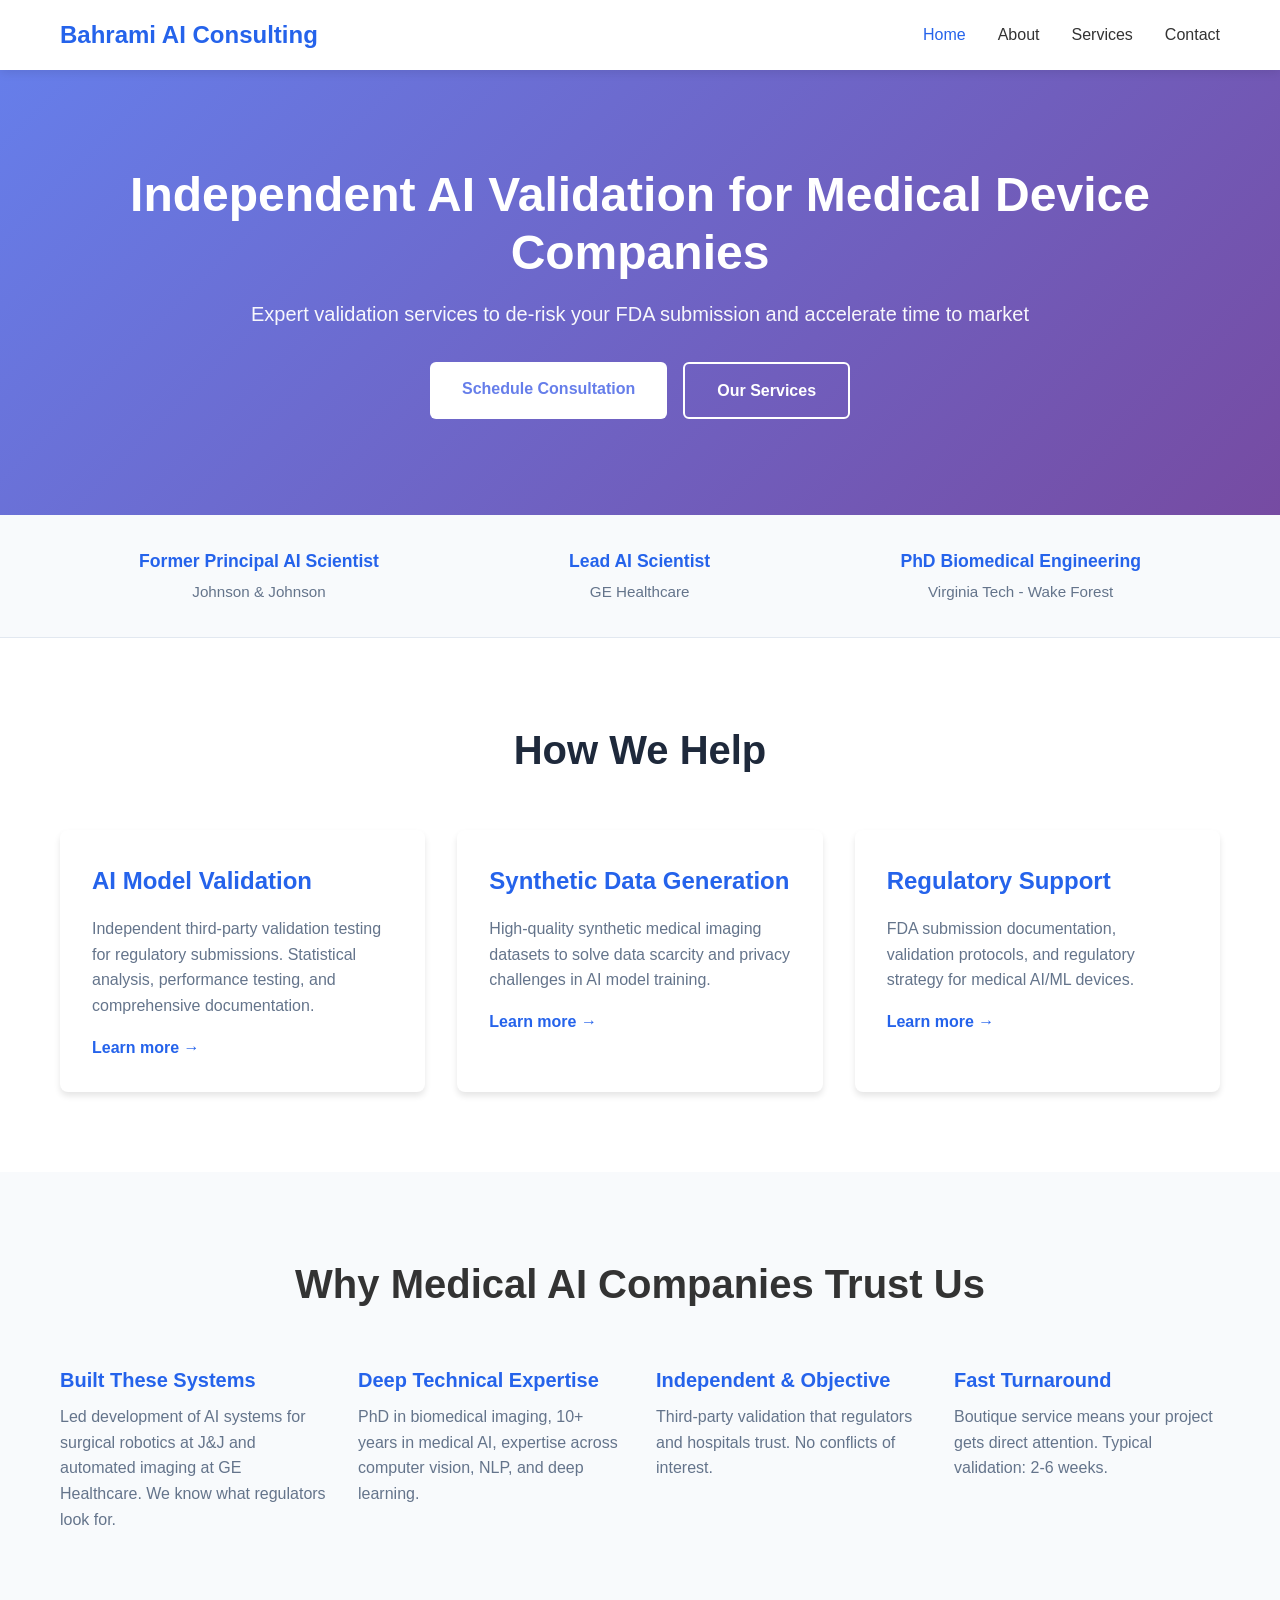
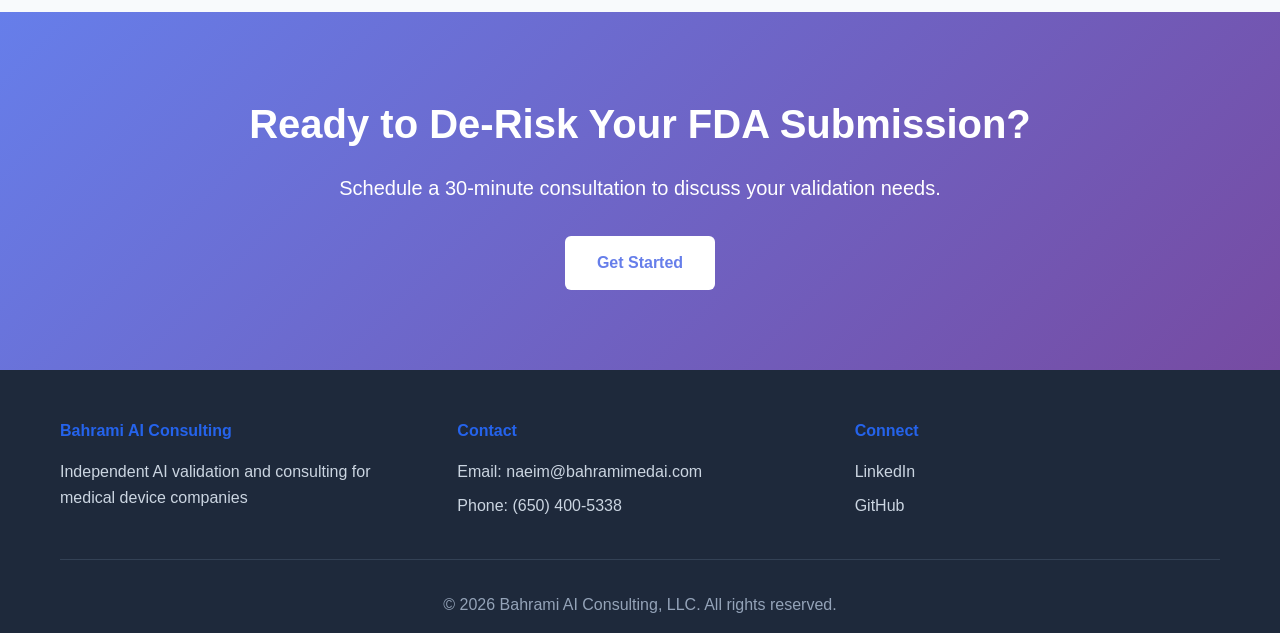
==== index.html @ 57a05bb7 "Initial commit: Bahrami website Co-Authored-By: Claude Sonnet 4.6 <noreply@anthropic.com>" ====
<!DOCTYPE html>
<html lang="en">
<head>
    <meta charset="UTF-8">
    <meta name="viewport" content="width=device-width, initial-scale=1.0">
    <title>Bahrami AI Consulting - Medical AI Validation & Consulting</title>
    <meta name="description" content="Independent AI validation and consulting services for medical device companies. Led by Dr. Naeim Bahrami, former Principal AI Scientist at J&J and GE Healthcare.">
    <link rel="stylesheet" href="css/style.css">
</head>
<body>
    <!-- Navigation -->
    <nav class="navbar">
        <div class="container">
            <div class="nav-brand">Bahrami AI Consulting</div>
            <ul class="nav-menu">
                <li><a href="index.html" class="active">Home</a></li>
                <li><a href="about.html">About</a></li>
                <li><a href="services.html">Services</a></li>
                <li><a href="contact.html">Contact</a></li>
            </ul>
        </div>
    </nav>

    <!-- Hero Section -->
    <section class="hero">
        <div class="container">
            <h1>Independent AI Validation for Medical Device Companies</h1>
            <p class="hero-subtitle">Expert validation services to de-risk your FDA submission and accelerate time to market</p>
            <div class="hero-cta">
                <a href="contact.html" class="btn btn-primary">Schedule Consultation</a>
                <a href="services.html" class="btn btn-secondary">Our Services</a>
            </div>
        </div>
    </section>

    <!-- Credibility Bar -->
    <section class="credentials">
        <div class="container">
            <div class="credential-item">
                <strong>Former Principal AI Scientist</strong>
                <span>Johnson & Johnson</span>
            </div>
            <div class="credential-item">
                <strong>Lead AI Scientist</strong>
                <span>GE Healthcare</span>
            </div>
            <div class="credential-item">
                <strong>PhD Biomedical Engineering</strong>
                <span>Virginia Tech - Wake Forest</span>
            </div>
        </div>
    </section>

    <!-- Services Overview -->
    <section class="services-preview">
        <div class="container">
            <h2>How We Help</h2>
            <div class="service-grid">
                <div class="service-card">
                    <h3>AI Model Validation</h3>
                    <p>Independent third-party validation testing for regulatory submissions. Statistical analysis, performance testing, and comprehensive documentation.</p>
                    <a href="services.html">Learn more →</a>
                </div>
                <div class="service-card">
                    <h3>Synthetic Data Generation</h3>
                    <p>High-quality synthetic medical imaging datasets to solve data scarcity and privacy challenges in AI model training.</p>
                    <a href="services.html">Learn more →</a>
                </div>
                <div class="service-card">
                    <h3>Regulatory Support</h3>
                    <p>FDA submission documentation, validation protocols, and regulatory strategy for medical AI/ML devices.</p>
                    <a href="services.html">Learn more →</a>
                </div>
            </div>
        </div>
    </section>

    <!-- Why Choose Us -->
    <section class="why-us">
        <div class="container">
            <h2>Why Medical AI Companies Trust Us</h2>
            <div class="why-grid">
                <div class="why-item">
                    <h4>Built These Systems</h4>
                    <p>Led development of AI systems for surgical robotics at J&J and automated imaging at GE Healthcare. We know what regulators look for.</p>
                </div>
                <div class="why-item">
                    <h4>Deep Technical Expertise</h4>
                    <p>PhD in biomedical imaging, 10+ years in medical AI, expertise across computer vision, NLP, and deep learning.</p>
                </div>
                <div class="why-item">
                    <h4>Independent & Objective</h4>
                    <p>Third-party validation that regulators and hospitals trust. No conflicts of interest.</p>
                </div>
                <div class="why-item">
                    <h4>Fast Turnaround</h4>
                    <p>Boutique service means your project gets direct attention. Typical validation: 2-6 weeks.</p>
                </div>
            </div>
        </div>
    </section>

    <!-- CTA Section -->
    <section class="cta-section">
        <div class="container">
            <h2>Ready to De-Risk Your FDA Submission?</h2>
            <p>Schedule a 30-minute consultation to discuss your validation needs.</p>
            <a href="contact.html" class="btn btn-primary">Get Started</a>
        </div>
    </section>

    <!-- Footer -->
    <footer>
        <div class="container">
            <div class="footer-content">
                <div class="footer-col">
                    <h4>Bahrami AI Consulting</h4>
                    <p>Independent AI validation and consulting for medical device companies</p>
                </div>
                <div class="footer-col">
                    <h4>Contact</h4>
                    <p>Email: naeim@bahramimedai.com</p>
                    <p>Phone: (650) 400-5338</p>
                </div>
                <div class="footer-col">
                    <h4>Connect</h4>
                    <p><a href="https://www.linkedin.com/in/naeim-bahrami" target="_blank">LinkedIn</a></p>
                    <p><a href="https://github.com/naeimbah" target="_blank">GitHub</a></p>
                </div>
            </div>
            <div class="footer-bottom">
                <p>&copy; 2026 Bahrami AI Consulting, LLC. All rights reserved.</p>
            </div>
        </div>
    </footer>

    <script src="js/main.js"></script>
</body>
</html>
---- css/style.css ----
/* Reset & Base Styles */
* {
    margin: 0;
    padding: 0;
    box-sizing: border-box;
}

body {
    font-family: -apple-system, BlinkMacSystemFont, 'Segoe UI', Roboto, Oxygen, Ubuntu, Cantarell, sans-serif;
    line-height: 1.6;
    color: #333;
}

.container {
    max-width: 1200px;
    margin: 0 auto;
    padding: 0 20px;
}

/* Navigation */
.navbar {
    background: #fff;
    box-shadow: 0 2px 10px rgba(0,0,0,0.1);
    position: sticky;
    top: 0;
    z-index: 100;
}

.navbar .container {
    display: flex;
    justify-content: space-between;
    align-items: center;
    padding: 1rem 20px;
}

.nav-brand {
    font-size: 1.5rem;
    font-weight: 700;
    color: #2563eb;
}

.nav-menu {
    display: flex;
    list-style: none;
    gap: 2rem;
}

.nav-menu a {
    text-decoration: none;
    color: #333;
    font-weight: 500;
    transition: color 0.3s;
}

.nav-menu a:hover,
.nav-menu a.active {
    color: #2563eb;
}

/* Hero Section */
.hero {
    background: linear-gradient(135deg, #667eea 0%, #764ba2 100%);
    color: white;
    padding: 6rem 0;
    text-align: center;
}

.hero h1 {
    font-size: 3rem;
    margin-bottom: 1rem;
    line-height: 1.2;
}

.hero-subtitle {
    font-size: 1.25rem;
    margin-bottom: 2rem;
    opacity: 0.95;
}

.hero-cta {
    display: flex;
    gap: 1rem;
    justify-content: center;
    flex-wrap: wrap;
}

/* Buttons */
.btn {
    display: inline-block;
    padding: 0.875rem 2rem;
    border-radius: 6px;
    text-decoration: none;
    font-weight: 600;
    transition: all 0.3s;
}

.btn-primary {
    background: white;
    color: #667eea;
}

.btn-primary:hover {
    transform: translateY(-2px);
    box-shadow: 0 10px 25px rgba(0,0,0,0.2);
}

.btn-secondary {
    background: transparent;
    color: white;
    border: 2px solid white;
}

.btn-secondary:hover {
    background: white;
    color: #667eea;
}

/* Credentials Bar */
.credentials {
    background: #f8fafc;
    padding: 2rem 0;
    border-bottom: 1px solid #e2e8f0;
}

.credentials .container {
    display: flex;
    justify-content: space-around;
    flex-wrap: wrap;
    gap: 2rem;
}

.credential-item {
    text-align: center;
}

.credential-item strong {
    display: block;
    font-size: 1.1rem;
    color: #2563eb;
    margin-bottom: 0.25rem;
}

.credential-item span {
    color: #64748b;
    font-size: 0.95rem;
}

/* Services Preview */
.services-preview {
    padding: 5rem 0;
}

.services-preview h2 {
    text-align: center;
    font-size: 2.5rem;
    margin-bottom: 3rem;
    color: #1e293b;
}

.service-grid {
    display: grid;
    grid-template-columns: repeat(auto-fit, minmax(300px, 1fr));
    gap: 2rem;
}

.service-card {
    background: white;
    padding: 2rem;
    border-radius: 8px;
    box-shadow: 0 4px 6px rgba(0,0,0,0.1);
    transition: transform 0.3s, box-shadow 0.3s;
}

.service-card:hover {
    transform: translateY(-5px);
    box-shadow: 0 10px 25px rgba(0,0,0,0.15);
}

.service-card h3 {
    color: #2563eb;
    margin-bottom: 1rem;
    font-size: 1.5rem;
}

.service-card p {
    color: #64748b;
    margin-bottom: 1rem;
}

.service-card a {
    color: #2563eb;
    text-decoration: none;
    font-weight: 600;
}

/* Why Us Section */
.why-us {
    background: #f8fafc;
    padding: 5rem 0;
}

.why-us h2 {
    text-align: center;
    font-size: 2.5rem;
    margin-bottom: 3rem;
}

.why-grid {
    display: grid;
    grid-template-columns: repeat(auto-fit, minmax(250px, 1fr));
    gap: 2rem;
}

.why-item h4 {
    color: #2563eb;
    margin-bottom: 0.5rem;
    font-size: 1.25rem;
}

.why-item p {
    color: #64748b;
}

/* CTA Section */
.cta-section {
    background: linear-gradient(135deg, #667eea 0%, #764ba2 100%);
    color: white;
    text-align: center;
    padding: 5rem 0;
}

.cta-section h2 {
    font-size: 2.5rem;
    margin-bottom: 1rem;
}

.cta-section p {
    font-size: 1.25rem;
    margin-bottom: 2rem;
}

/* Footer */
footer {
    background: #1e293b;
    color: white;
    padding: 3rem 0 1rem;
}

.footer-content {
    display: grid;
    grid-template-columns: repeat(auto-fit, minmax(250px, 1fr));
    gap: 2rem;
    margin-bottom: 2rem;
}

.footer-col h4 {
    margin-bottom: 1rem;
    color: #2563eb;
}

.footer-col p {
    margin-bottom: 0.5rem;
    color: #cbd5e1;
}

.footer-col a {
    color: #cbd5e1;
    text-decoration: none;
}

.footer-col a:hover {
    color: white;
}

.footer-bottom {
    text-align: center;
    padding-top: 2rem;
    border-top: 1px solid #334155;
    color: #94a3b8;
}

/* Responsive Design */
@media (max-width: 768px) {
    .hero h1 {
        font-size: 2rem;
    }
    
    .nav-menu {
        gap: 1rem;
    }
    
    .service-grid,
    .why-grid {
        grid-template-columns: 1fr;
    }
}
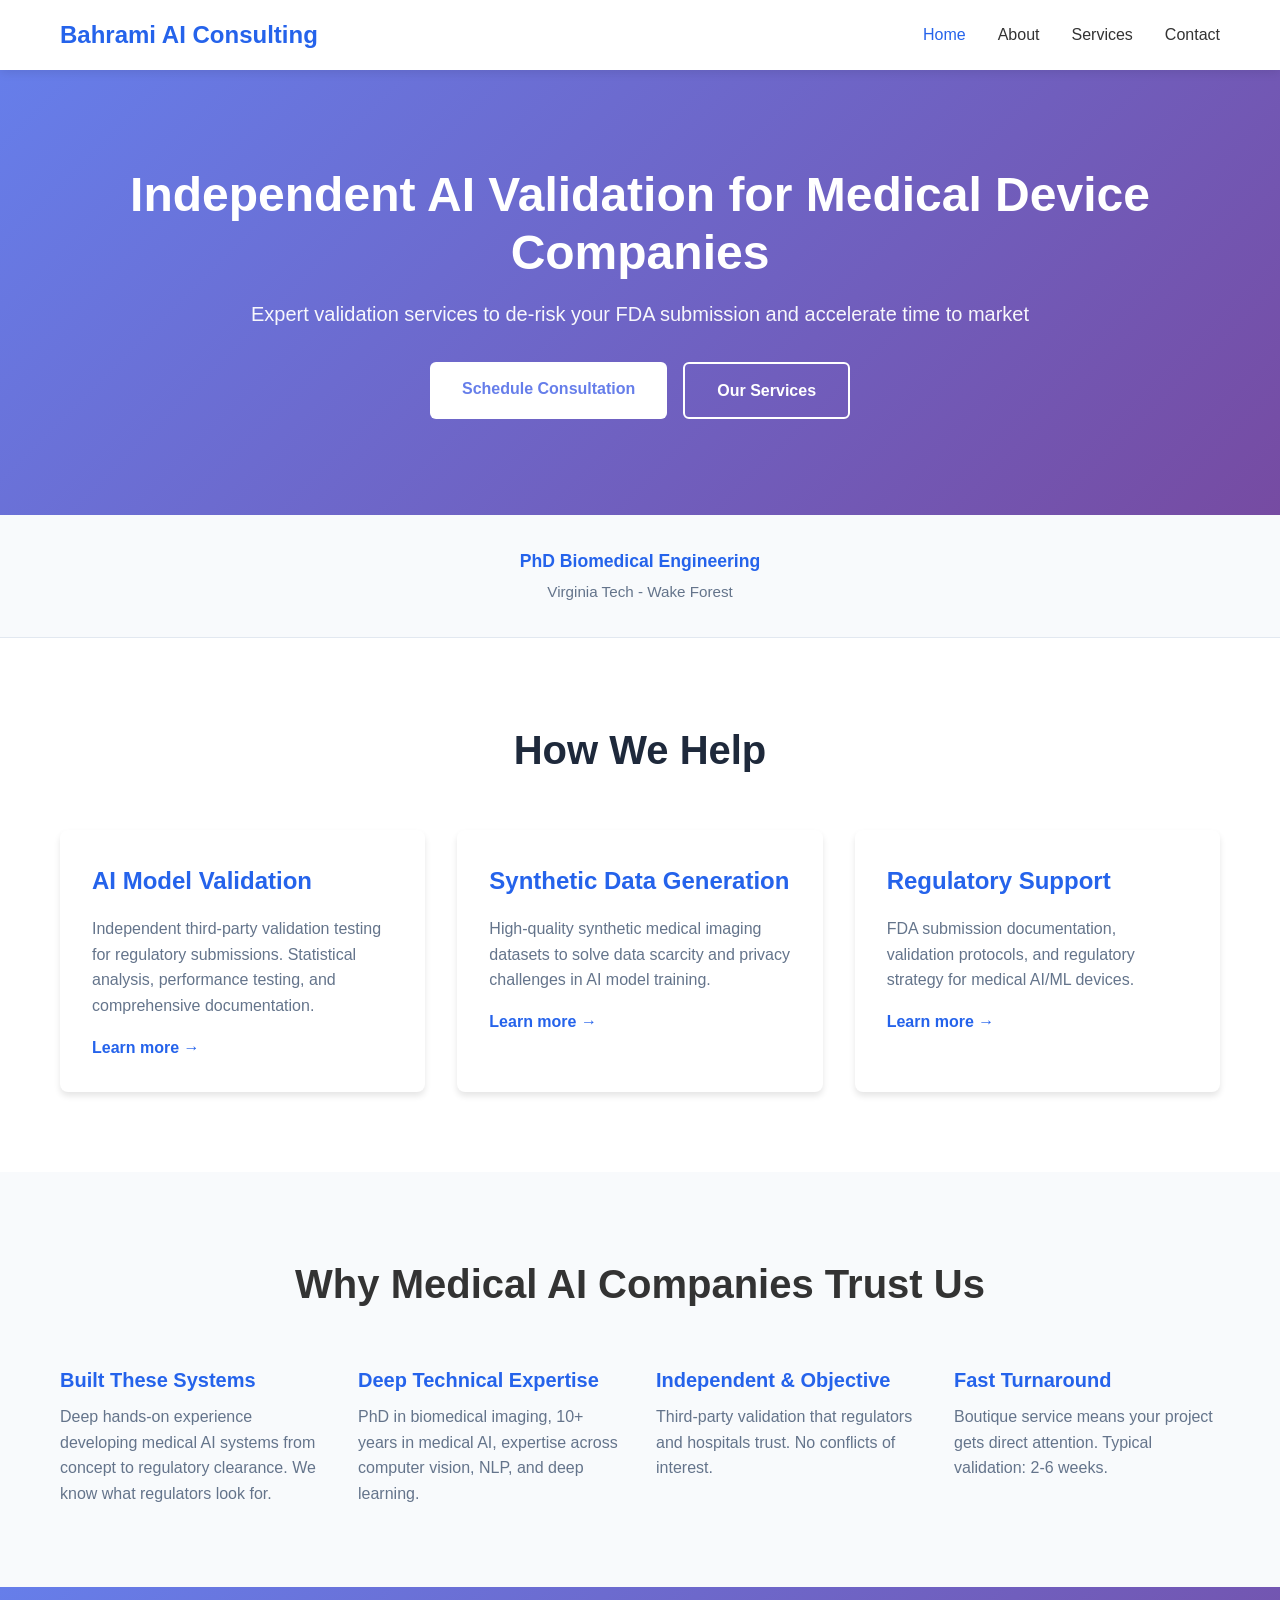
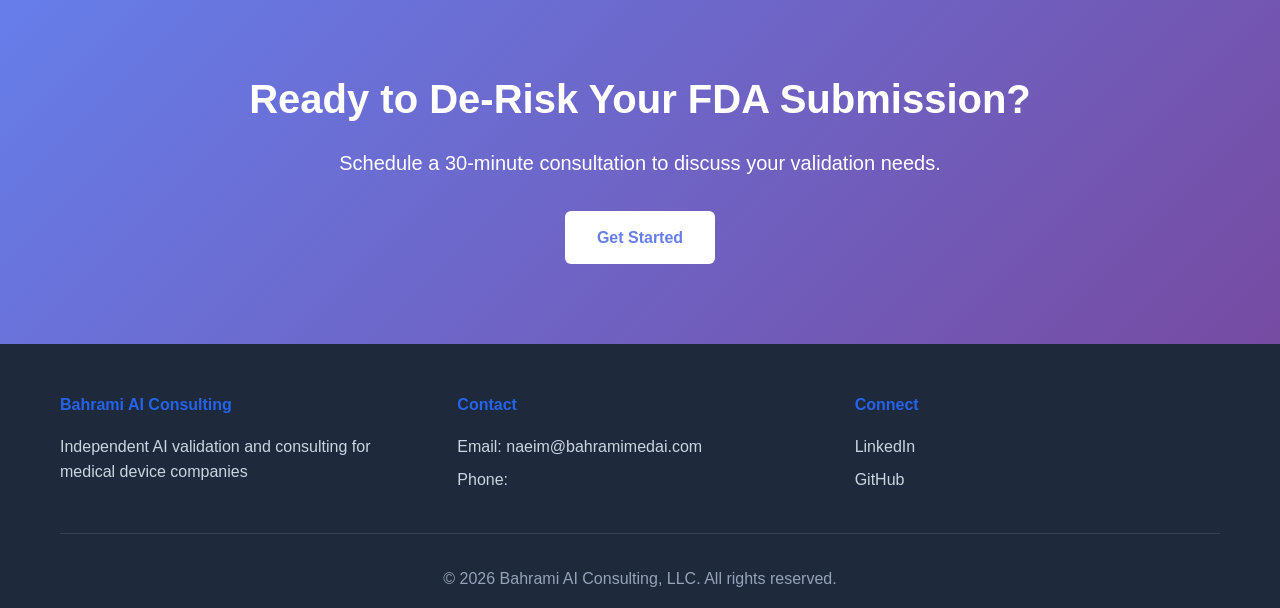
==== commit 54272bed: "Remove formal experience references and clear phone number Co-Authored-By: Claude Sonnet 4.6 <norepl" ====
--- a/index.html
+++ b/index.html
@@ -4,7 +4,7 @@
     <meta charset="UTF-8">
     <meta name="viewport" content="width=device-width, initial-scale=1.0">
     <title>Bahrami AI Consulting - Medical AI Validation & Consulting</title>
-    <meta name="description" content="Independent AI validation and consulting services for medical device companies. Led by Dr. Naeim Bahrami, former Principal AI Scientist at J&J and GE Healthcare.">
+    <meta name="description" content="Independent AI validation and consulting services for medical device companies. Led by Dr. Naeim Bahrami, PhD in Biomedical Engineering.">
     <link rel="stylesheet" href="css/style.css">
 </head>
 <body>
@@ -36,14 +36,6 @@
     <!-- Credibility Bar -->
     <section class="credentials">
         <div class="container">
-            <div class="credential-item">
-                <strong>Former Principal AI Scientist</strong>
-                <span>Johnson & Johnson</span>
-            </div>
-            <div class="credential-item">
-                <strong>Lead AI Scientist</strong>
-                <span>GE Healthcare</span>
-            </div>
             <div class="credential-item">
                 <strong>PhD Biomedical Engineering</strong>
                 <span>Virginia Tech - Wake Forest</span>
@@ -82,7 +74,7 @@
             <div class="why-grid">
                 <div class="why-item">
                     <h4>Built These Systems</h4>
-                    <p>Led development of AI systems for surgical robotics at J&J and automated imaging at GE Healthcare. We know what regulators look for.</p>
+                    <p>Deep hands-on experience developing medical AI systems from concept to regulatory clearance. We know what regulators look for.</p>
                 </div>
                 <div class="why-item">
                     <h4>Deep Technical Expertise</h4>
@@ -120,7 +112,7 @@
                 <div class="footer-col">
                     <h4>Contact</h4>
                     <p>Email: naeim@bahramimedai.com</p>
-                    <p>Phone: (650) 400-5338</p>
+                    <p>Phone: </p>
                 </div>
                 <div class="footer-col">
                     <h4>Connect</h4>
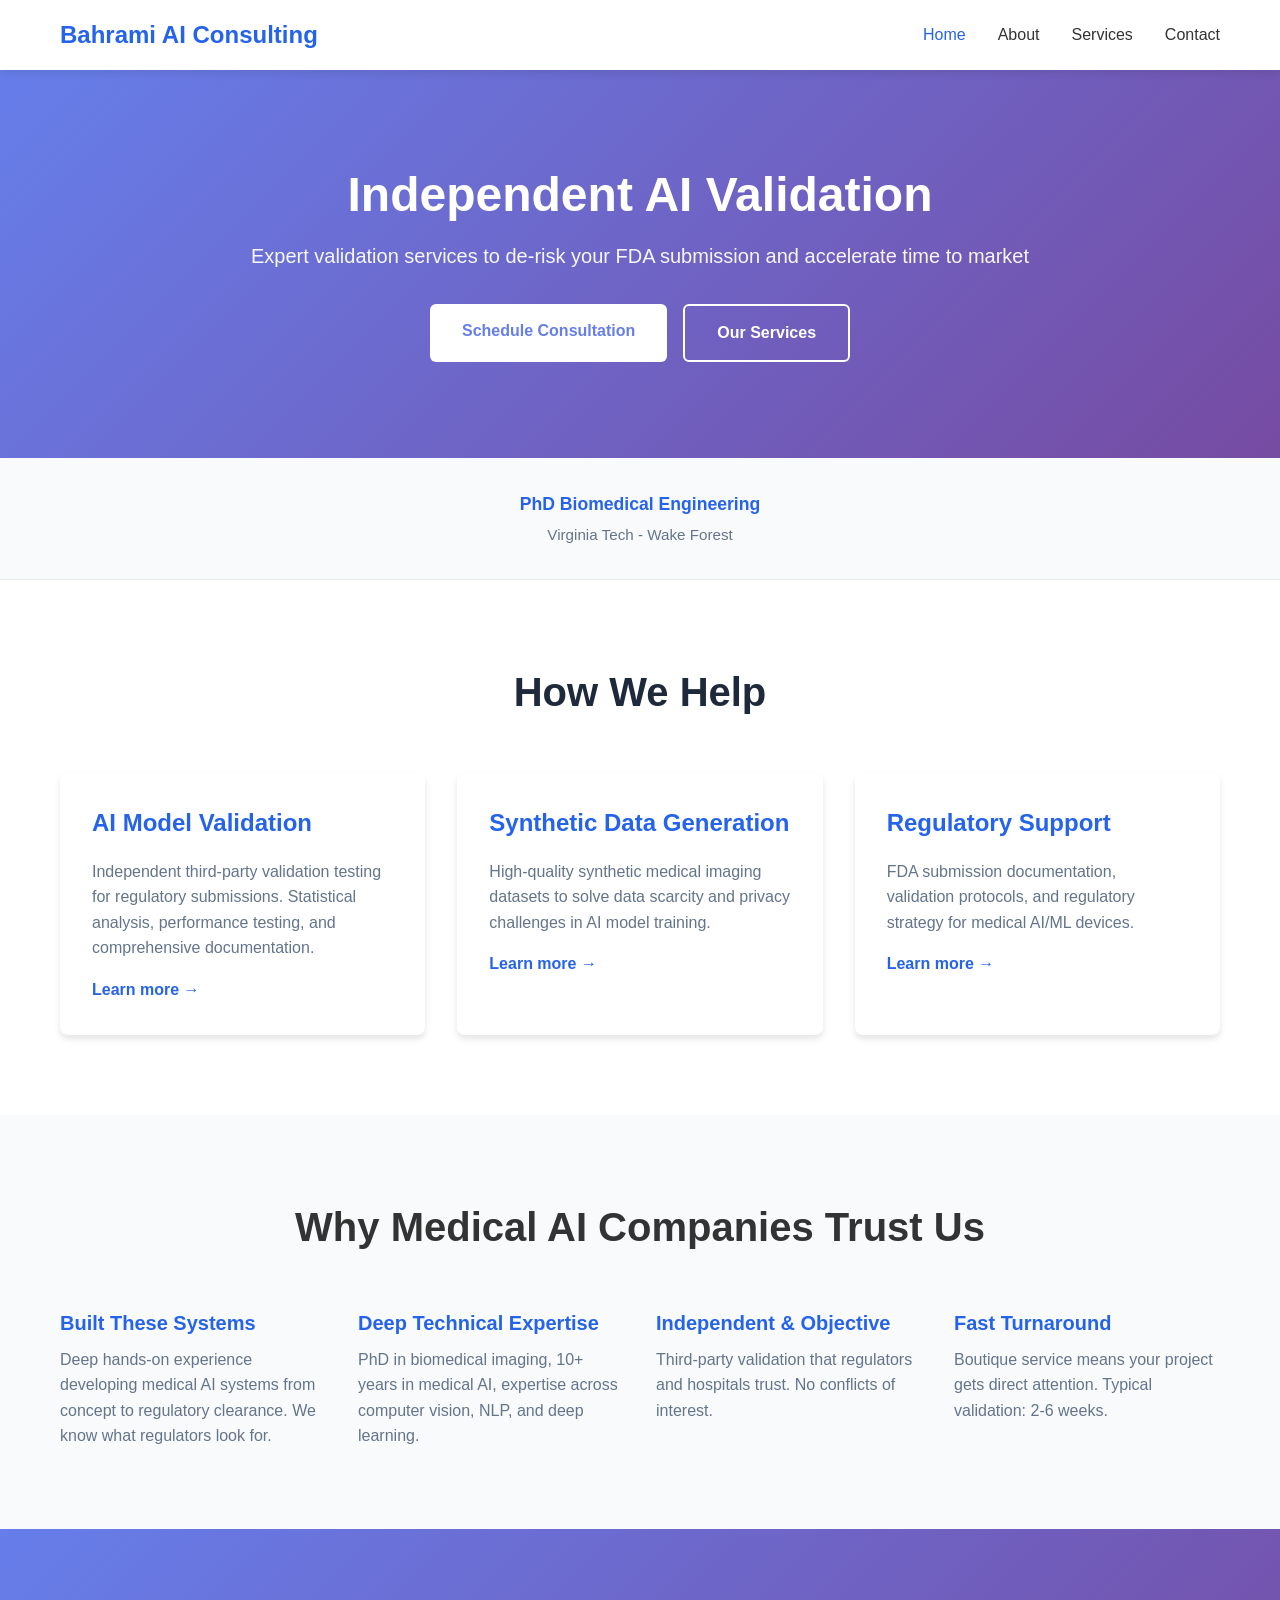
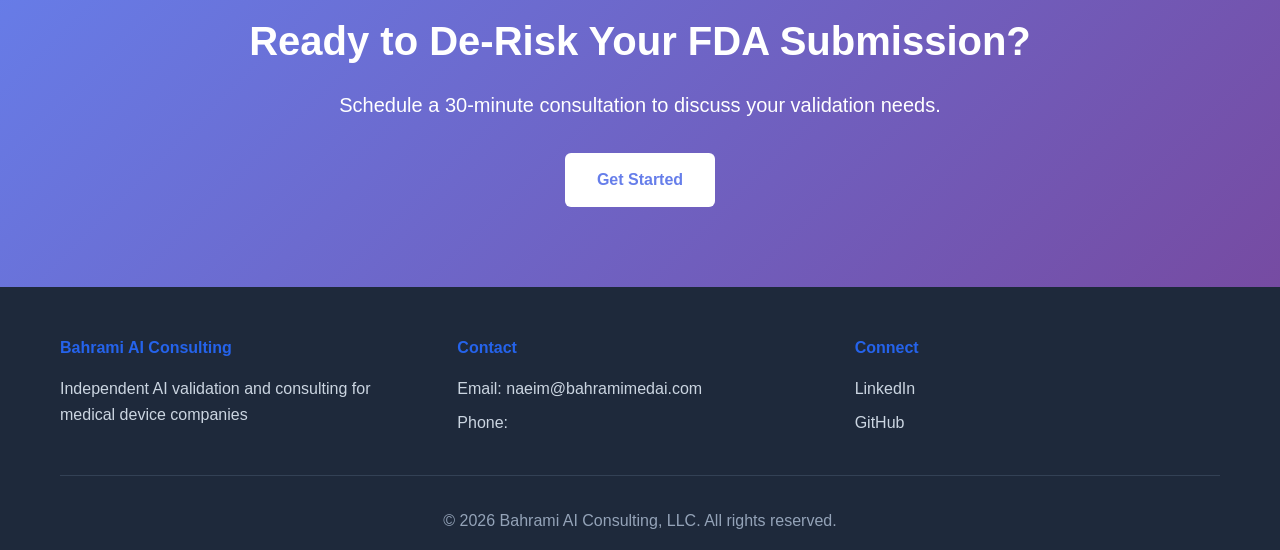
==== commit 96dbd018: "Shorten hero heading to "Independent AI Validation" Co-Authored-By: Claude Sonnet 4.6 <noreply@anthr" ====
--- a/index.html
+++ b/index.html
@@ -24,7 +24,7 @@
     <!-- Hero Section -->
     <section class="hero">
         <div class="container">
-            <h1>Independent AI Validation for Medical Device Companies</h1>
+            <h1>Independent AI Validation</h1>
             <p class="hero-subtitle">Expert validation services to de-risk your FDA submission and accelerate time to market</p>
             <div class="hero-cta">
                 <a href="contact.html" class="btn btn-primary">Schedule Consultation</a>
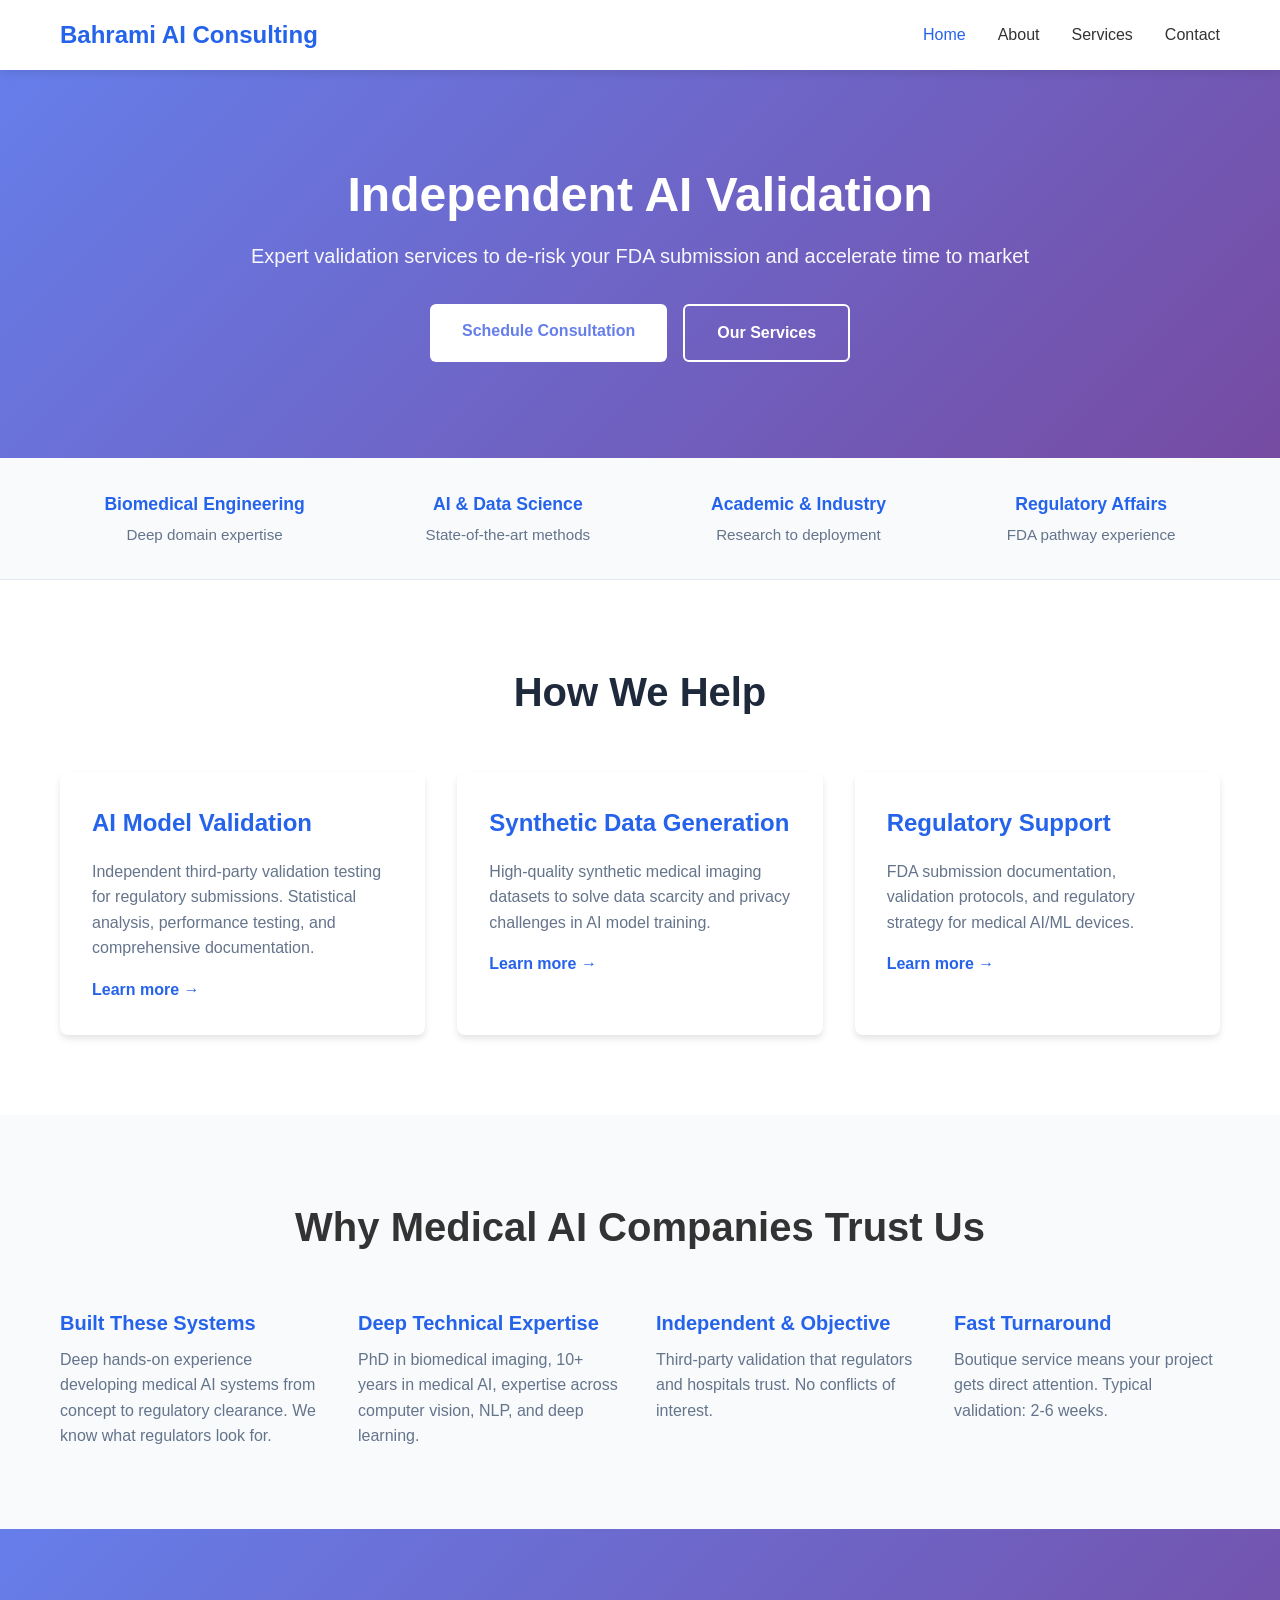
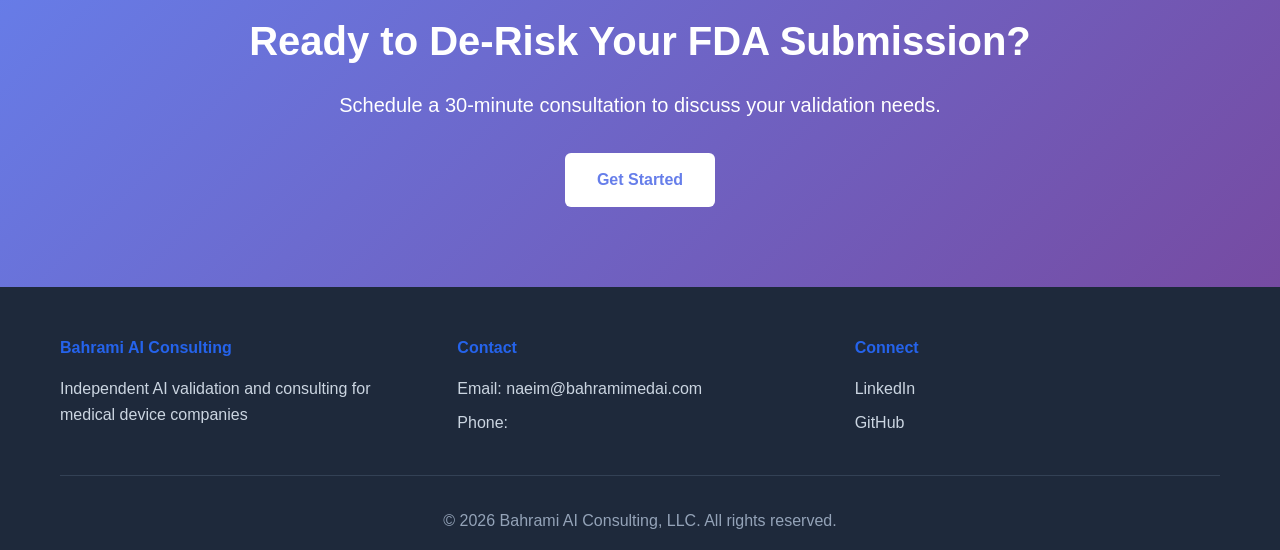
==== commit 22c844a6: "Replace personal credential with team expertise bar on home page Co-Authored-By: Claude Sonnet 4.6 <" ====
--- a/index.html
+++ b/index.html
@@ -37,8 +37,20 @@
     <section class="credentials">
         <div class="container">
             <div class="credential-item">
-                <strong>PhD Biomedical Engineering</strong>
-                <span>Virginia Tech - Wake Forest</span>
+                <strong>Biomedical Engineering</strong>
+                <span>Deep domain expertise</span>
+            </div>
+            <div class="credential-item">
+                <strong>AI & Data Science</strong>
+                <span>State-of-the-art methods</span>
+            </div>
+            <div class="credential-item">
+                <strong>Academic & Industry</strong>
+                <span>Research to deployment</span>
+            </div>
+            <div class="credential-item">
+                <strong>Regulatory Affairs</strong>
+                <span>FDA pathway experience</span>
             </div>
         </div>
     </section>
--- a/css/style.css
+++ b/css/style.css
@@ -293,4 +293,139 @@
     .why-grid {
         grid-template-columns: 1fr;
     }
+}
+
+
+/* About Page Styles */
+.page-hero {
+    background: linear-gradient(135deg, #667eea 0%, #764ba2 100%);
+    color: white;
+    padding: 4rem 0;
+    text-align: center;
+}
+
+.page-hero h1 {
+    font-size: 2.5rem;
+    margin-bottom: 1rem;
+}
+
+.about-section {
+    padding: 4rem 0;
+}
+
+.gray-bg {
+    background: #f8fafc;
+}
+
+.about-content {
+    max-width: 800px;
+    margin: 0 auto;
+}
+
+.about-section h2 {
+    text-align: center;
+    font-size: 2rem;
+    margin-bottom: 2rem;
+    color: #1e293b;
+}
+
+.about-content p {
+    font-size: 1.1rem;
+    line-height: 1.8;
+    color: #475569;
+    margin-bottom: 1.5rem;
+}
+
+.section-intro {
+    text-align: center;
+    font-size: 1.15rem;
+    color: #64748b;
+    max-width: 700px;
+    margin: 0 auto 3rem;
+}
+
+/* Approach Grid */
+.approach-grid {
+    display: grid;
+    grid-template-columns: repeat(auto-fit, minmax(250px, 1fr));
+    gap: 2rem;
+    margin-top: 2rem;
+}
+
+.approach-item h3 {
+    color: #2563eb;
+    margin-bottom: 0.75rem;
+    font-size: 1.25rem;
+}
+
+.approach-item p {
+    color: #64748b;
+    line-height: 1.6;
+}
+
+/* Competency List */
+.competency-list {
+    max-width: 900px;
+    margin: 0 auto;
+}
+
+.competency-item {
+    margin-bottom: 2.5rem;
+}
+
+.competency-item h3 {
+    color: #2563eb;
+    margin-bottom: 1rem;
+    font-size: 1.4rem;
+}
+
+.competency-item ul {
+    list-style: none;
+    padding: 0;
+}
+
+.competency-item li {
+    padding: 0.5rem 0 0.5rem 1.5rem;
+    position: relative;
+    color: #475569;
+}
+
+.competency-item li:before {
+    content: "✓";
+    position: absolute;
+    left: 0;
+    color: #2563eb;
+    font-weight: bold;
+}
+
+/* Why Choose Grid */
+.why-choose-grid {
+    display: grid;
+    grid-template-columns: repeat(auto-fit, minmax(300px, 1fr));
+    gap: 2rem;
+    margin-top: 2rem;
+}
+
+.why-choose-item h4 {
+    color: #2563eb;
+    margin-bottom: 0.5rem;
+    font-size: 1.15rem;
+}
+
+.why-choose-item p {
+    color: #64748b;
+    font-size: 0.95rem;
+    line-height: 1.6;
+}
+
+/* Responsive */
+@media (max-width: 768px) {
+    .page-hero h1 {
+        font-size: 2rem;
+    }
+    
+    .approach-grid,
+    .why-choose-grid {
+        grid-template-columns: 1fr;
+    }
 }
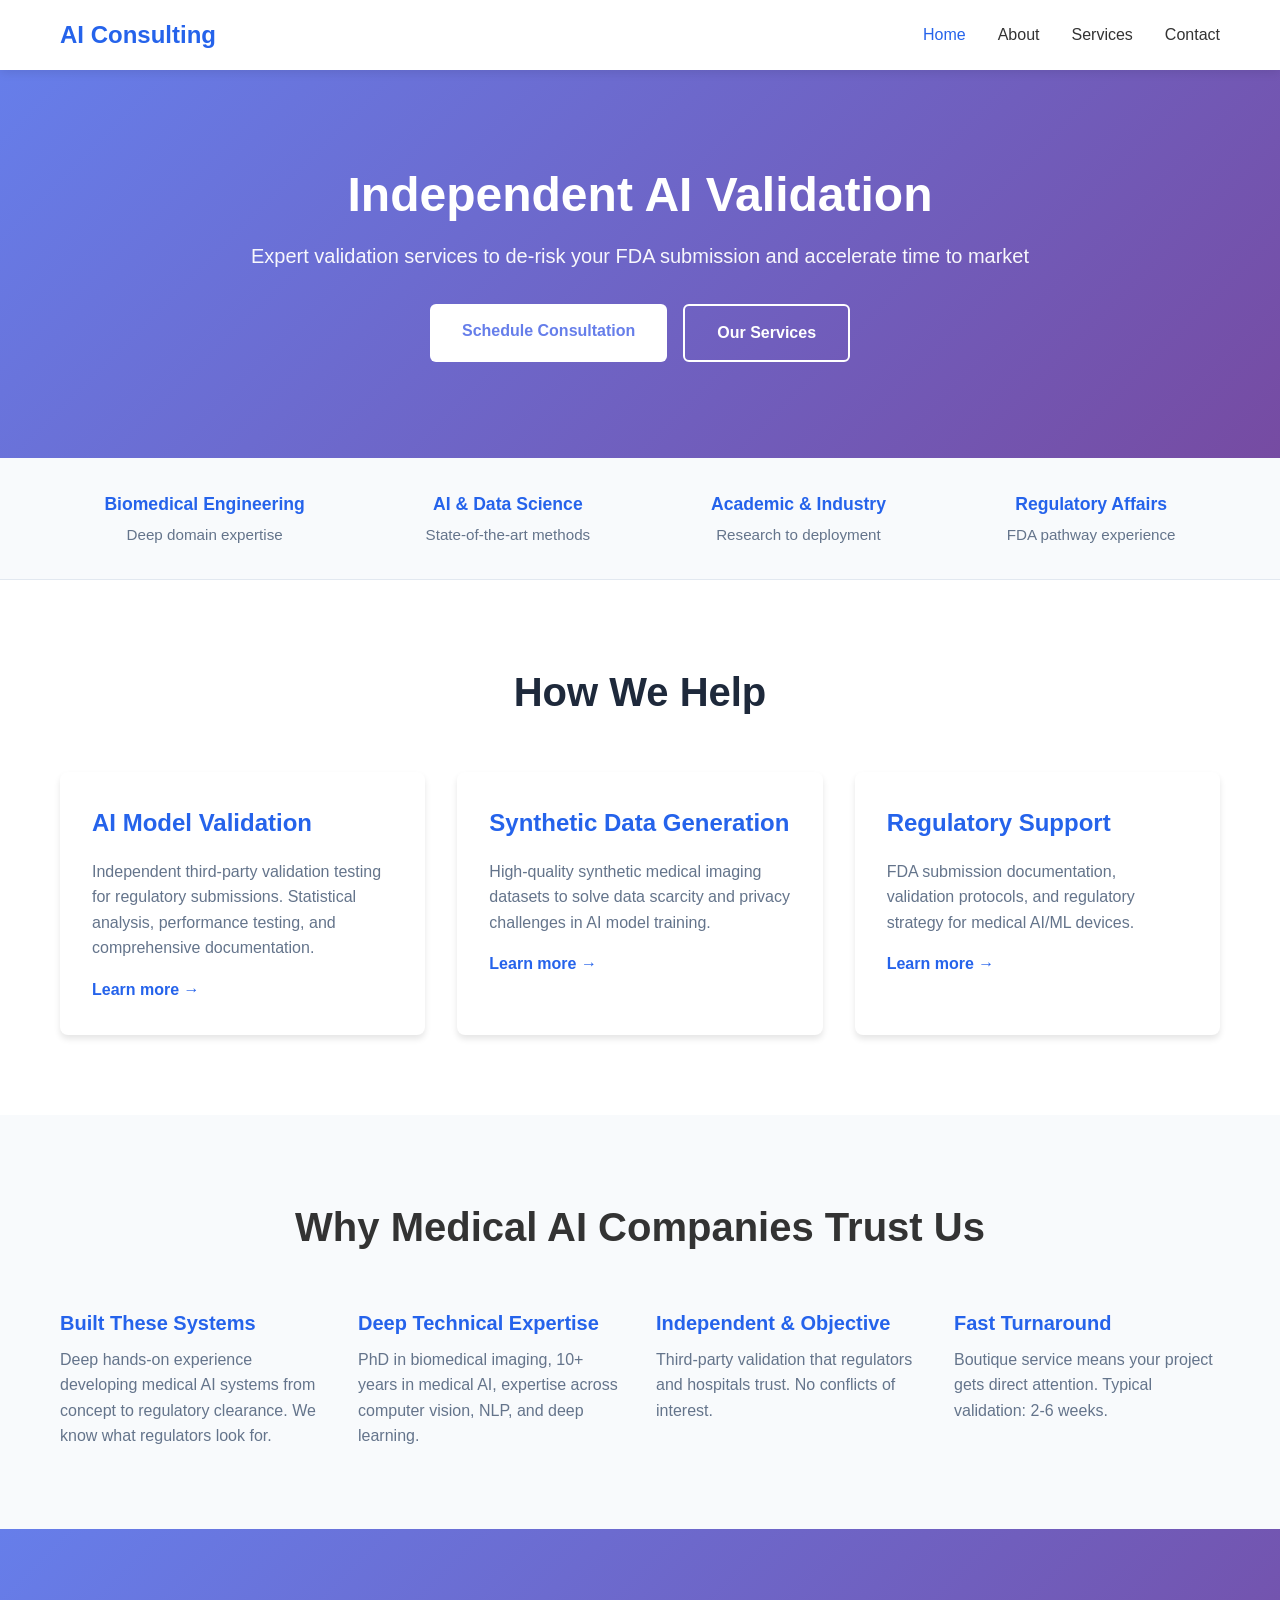
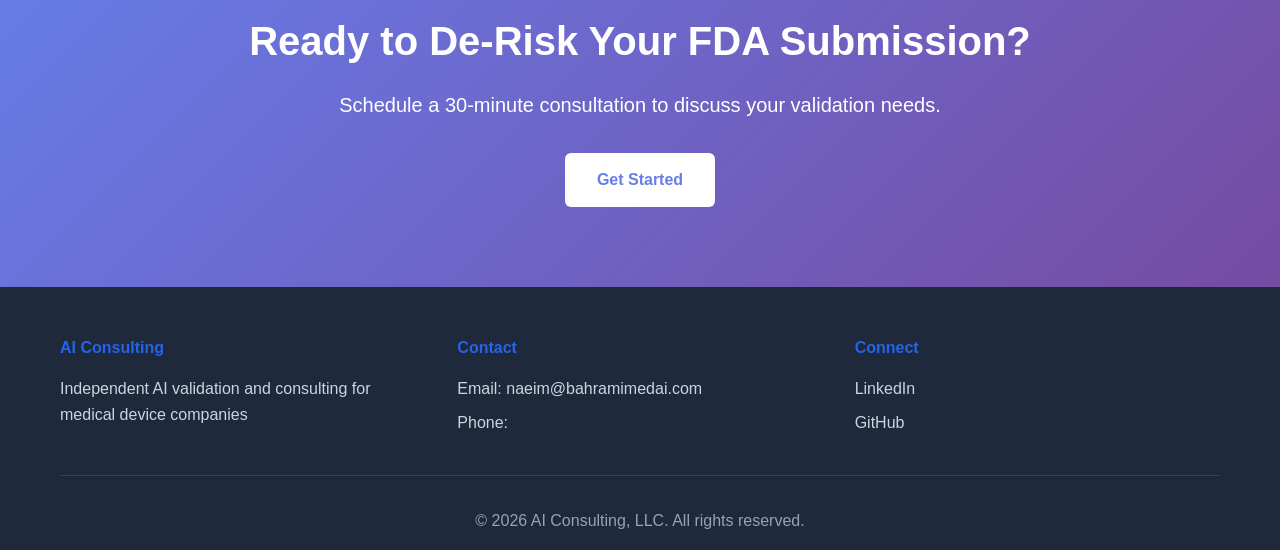
==== commit 3c2d3587: "Remove Bahrami name from all page text and titles Co-Authored-By: Claude Sonnet 4.6 <noreply@anthrop" ====
--- a/index.html
+++ b/index.html
@@ -3,15 +3,15 @@
 <head>
     <meta charset="UTF-8">
     <meta name="viewport" content="width=device-width, initial-scale=1.0">
-    <title>Bahrami AI Consulting - Medical AI Validation & Consulting</title>
-    <meta name="description" content="Independent AI validation and consulting services for medical device companies. Led by Dr. Naeim Bahrami, PhD in Biomedical Engineering.">
+    <title>AI Consulting - Medical AI Validation & Consulting</title>
+    <meta name="description" content="Independent AI validation and consulting services for medical device companies. Led by Dr. Naeim, PhD in Biomedical Engineering.">
     <link rel="stylesheet" href="css/style.css">
 </head>
 <body>
     <!-- Navigation -->
     <nav class="navbar">
         <div class="container">
-            <div class="nav-brand">Bahrami AI Consulting</div>
+            <div class="nav-brand">AI Consulting</div>
             <ul class="nav-menu">
                 <li><a href="index.html" class="active">Home</a></li>
                 <li><a href="about.html">About</a></li>
@@ -118,7 +118,7 @@
         <div class="container">
             <div class="footer-content">
                 <div class="footer-col">
-                    <h4>Bahrami AI Consulting</h4>
+                    <h4>AI Consulting</h4>
                     <p>Independent AI validation and consulting for medical device companies</p>
                 </div>
                 <div class="footer-col">
@@ -133,7 +133,7 @@
                 </div>
             </div>
             <div class="footer-bottom">
-                <p>&copy; 2026 Bahrami AI Consulting, LLC. All rights reserved.</p>
+                <p>&copy; 2026 AI Consulting, LLC. All rights reserved.</p>
             </div>
         </div>
     </footer>
--- a/css/style.css
+++ b/css/style.css
@@ -423,9 +423,812 @@
     .page-hero h1 {
         font-size: 2rem;
     }
-    
+
     .approach-grid,
     .why-choose-grid {
         grid-template-columns: 1fr;
     }
+}
+
+
+/* Services Page Styles */
+.services-intro {
+    padding: 3rem 0;
+    background: #f8fafc;
+    border-bottom: 1px solid #e2e8f0;
+}
+
+.intro-content {
+    max-width: 750px;
+    margin: 0 auto;
+    text-align: center;
+}
+
+.intro-content p {
+    font-size: 1.1rem;
+    color: #475569;
+    line-height: 1.8;
+    margin-bottom: 0.75rem;
+}
+
+.service-detail {
+    padding: 5rem 0;
+}
+
+.service-header {
+    text-align: center;
+    margin-bottom: 3rem;
+}
+
+.service-header h2 {
+    font-size: 2rem;
+    color: #1e293b;
+    margin-bottom: 0.75rem;
+}
+
+.service-tagline {
+    font-size: 1.1rem;
+    color: #64748b;
+    max-width: 650px;
+    margin: 0 auto;
+}
+
+.service-content-grid {
+    display: grid;
+    grid-template-columns: 1fr 320px;
+    gap: 3rem;
+    align-items: start;
+}
+
+.service-feature {
+    margin-bottom: 2rem;
+}
+
+.service-feature h4 {
+    font-size: 1.1rem;
+    color: #1e293b;
+    margin-bottom: 0.75rem;
+}
+
+.service-feature ul {
+    list-style: none;
+    padding: 0;
+}
+
+.service-feature li {
+    padding: 0.4rem 0 0.4rem 1.5rem;
+    position: relative;
+    color: #475569;
+}
+
+.service-feature li:before {
+    content: "✓";
+    position: absolute;
+    left: 0;
+    color: #2563eb;
+    font-weight: bold;
+}
+
+.sidebar-box {
+    background: white;
+    border: 1px solid #e2e8f0;
+    border-radius: 8px;
+    padding: 1.5rem;
+    margin-bottom: 1.5rem;
+}
+
+.sidebar-box h4 {
+    font-size: 1rem;
+    color: #1e293b;
+    margin-bottom: 1rem;
+    padding-bottom: 0.5rem;
+    border-bottom: 2px solid #2563eb;
+}
+
+.deliverables-list,
+.timeline-list {
+    list-style: none;
+    padding: 0;
+}
+
+.deliverables-list li,
+.timeline-list li {
+    padding: 0.4rem 0 0.4rem 1.25rem;
+    position: relative;
+    color: #475569;
+    font-size: 0.95rem;
+}
+
+.deliverables-list li:before {
+    content: "→";
+    position: absolute;
+    left: 0;
+    color: #2563eb;
+}
+
+.timeline-list li:before {
+    content: "•";
+    position: absolute;
+    left: 0;
+    color: #2563eb;
+}
+
+.timeline-note {
+    font-size: 0.85rem;
+    color: #94a3b8;
+    margin-top: 0.75rem;
+    font-style: italic;
+}
+
+/* Additional Services */
+.additional-services {
+    padding: 4rem 0;
+}
+
+.additional-services h2 {
+    text-align: center;
+    font-size: 2rem;
+    color: #1e293b;
+    margin-bottom: 2rem;
+}
+
+.additional-service-box {
+    max-width: 750px;
+    margin: 0 auto;
+    background: white;
+    border: 1px solid #e2e8f0;
+    border-radius: 8px;
+    padding: 2rem;
+}
+
+.additional-service-box h3 {
+    color: #2563eb;
+    font-size: 1.4rem;
+    margin-bottom: 1rem;
+}
+
+.additional-service-box p {
+    color: #475569;
+    margin-bottom: 1rem;
+}
+
+.additional-service-box ul {
+    list-style: none;
+    padding: 0;
+    margin-bottom: 1rem;
+}
+
+.additional-service-box li {
+    padding: 0.4rem 0 0.4rem 1.5rem;
+    position: relative;
+    color: #475569;
+}
+
+.additional-service-box li:before {
+    content: "✓";
+    position: absolute;
+    left: 0;
+    color: #2563eb;
+    font-weight: bold;
+}
+
+.service-note {
+    font-style: italic;
+    color: #94a3b8;
+    font-size: 0.95rem;
+}
+
+/* Pricing Section */
+.pricing-section {
+    padding: 5rem 0;
+}
+
+.pricing-section h2 {
+    text-align: center;
+    font-size: 2rem;
+    color: #1e293b;
+    margin-bottom: 2rem;
+}
+
+.pricing-intro {
+    text-align: center;
+    color: #475569;
+    font-size: 1.05rem;
+    max-width: 700px;
+    margin: 0 auto 3rem;
+}
+
+.engagement-models {
+    display: grid;
+    grid-template-columns: repeat(auto-fit, minmax(220px, 1fr));
+    gap: 1.5rem;
+    margin-bottom: 3rem;
+}
+
+.engagement-model {
+    background: white;
+    border-radius: 8px;
+    padding: 1.5rem;
+    border: 1px solid #e2e8f0;
+}
+
+.engagement-model h3 {
+    color: #2563eb;
+    font-size: 1.1rem;
+    margin-bottom: 0.75rem;
+}
+
+.engagement-model p {
+    color: #64748b;
+    font-size: 0.95rem;
+    line-height: 1.6;
+}
+
+.pricing-ranges h3 {
+    text-align: center;
+    font-size: 1.4rem;
+    color: #1e293b;
+    margin-bottom: 1.5rem;
+}
+
+.price-range-grid {
+    display: grid;
+    grid-template-columns: repeat(auto-fit, minmax(200px, 1fr));
+    gap: 1rem;
+    margin-bottom: 2.5rem;
+}
+
+.price-range-item {
+    background: white;
+    border-radius: 8px;
+    padding: 1.25rem;
+    text-align: center;
+    border: 1px solid #e2e8f0;
+}
+
+.price-range-item strong {
+    display: block;
+    color: #1e293b;
+    margin-bottom: 0.5rem;
+    font-size: 0.95rem;
+}
+
+.price-range-item span {
+    color: #2563eb;
+    font-size: 1.1rem;
+    font-weight: 600;
+}
+
+.pricing-cta {
+    text-align: center;
+}
+
+.pricing-cta p {
+    color: #475569;
+    margin-bottom: 1.25rem;
+}
+
+/* Process Section */
+.process-section {
+    padding: 5rem 0;
+}
+
+.process-section h2 {
+    text-align: center;
+    font-size: 2rem;
+    color: #1e293b;
+    margin-bottom: 3rem;
+}
+
+.process-steps {
+    display: grid;
+    grid-template-columns: repeat(auto-fit, minmax(280px, 1fr));
+    gap: 2rem;
+}
+
+.process-step {
+    position: relative;
+    padding: 1.5rem;
+    border: 1px solid #e2e8f0;
+    border-radius: 8px;
+    background: white;
+}
+
+.step-number {
+    width: 40px;
+    height: 40px;
+    background: #2563eb;
+    color: white;
+    border-radius: 50%;
+    display: flex;
+    align-items: center;
+    justify-content: center;
+    font-weight: 700;
+    font-size: 1.1rem;
+    margin-bottom: 1rem;
+}
+
+.process-step h3 {
+    color: #1e293b;
+    font-size: 1.1rem;
+    margin-bottom: 0.25rem;
+}
+
+.step-duration {
+    color: #2563eb;
+    font-size: 0.85rem;
+    font-weight: 600;
+    margin-bottom: 0.75rem;
+}
+
+.process-step p:last-child {
+    color: #64748b;
+    font-size: 0.95rem;
+    line-height: 1.6;
+}
+
+/* FAQ Section */
+.faq-section {
+    padding: 5rem 0;
+}
+
+.faq-section h2 {
+    text-align: center;
+    font-size: 2rem;
+    color: #1e293b;
+    margin-bottom: 3rem;
+}
+
+.faq-grid {
+    display: grid;
+    grid-template-columns: repeat(auto-fit, minmax(340px, 1fr));
+    gap: 2rem;
+}
+
+.faq-item {
+    background: white;
+    border-radius: 8px;
+    padding: 1.5rem;
+    border: 1px solid #e2e8f0;
+}
+
+.faq-item h3 {
+    color: #1e293b;
+    font-size: 1rem;
+    margin-bottom: 0.75rem;
+    line-height: 1.4;
+}
+
+.faq-item p {
+    color: #64748b;
+    font-size: 0.95rem;
+    line-height: 1.6;
+}
+
+/* CTA contact line */
+.cta-contact {
+    margin-top: 1.5rem;
+    font-size: 0.95rem;
+    opacity: 0.9;
+}
+
+.cta-contact p {
+    margin-bottom: 0.25rem;
+    font-size: 0.95rem;
+}
+
+/* Responsive — Services */
+@media (max-width: 900px) {
+    .service-content-grid {
+        grid-template-columns: 1fr;
+    }
+}
+
+@media (max-width: 768px) {
+    .process-steps,
+    .faq-grid {
+        grid-template-columns: 1fr;
+    }
+}
+
+/* Services Page Styles */
+.services-intro {
+    padding: 3rem 0;
+    background: #f8fafc;
+}
+
+.intro-content {
+    max-width: 800px;
+    margin: 0 auto;
+    text-align: center;
+}
+
+.intro-content p {
+    font-size: 1.1rem;
+    line-height: 1.8;
+    color: #475569;
+    margin-bottom: 1rem;
+}
+
+/* Service Detail Sections */
+.service-detail {
+    padding: 4rem 0;
+}
+
+.service-header {
+    text-align: center;
+    margin-bottom: 3rem;
+}
+
+.service-header h2 {
+    font-size: 2.25rem;
+    color: #1e293b;
+    margin-bottom: 1rem;
+}
+
+.service-tagline {
+    font-size: 1.15rem;
+    color: #64748b;
+    max-width: 700px;
+    margin: 0 auto;
+}
+
+.service-content-grid {
+    display: grid;
+    grid-template-columns: 2fr 1fr;
+    gap: 3rem;
+    margin-top: 2rem;
+}
+
+.service-content-main h3 {
+    font-size: 1.75rem;
+    color: #2563eb;
+    margin-bottom: 2rem;
+}
+
+.service-feature {
+    margin-bottom: 2.5rem;
+}
+
+.service-feature h4 {
+    font-size: 1.25rem;
+    color: #1e293b;
+    margin-bottom: 0.75rem;
+}
+
+.service-feature ul {
+    list-style: none;
+    padding: 0;
+}
+
+.service-feature li {
+    padding: 0.5rem 0 0.5rem 1.5rem;
+    position: relative;
+    color: #475569;
+    line-height: 1.6;
+}
+
+.service-feature li:before {
+    content: "✓";
+    position: absolute;
+    left: 0;
+    color: #2563eb;
+    font-weight: bold;
+}
+
+/* Sidebar */
+.service-sidebar {
+    display: flex;
+    flex-direction: column;
+    gap: 1.5rem;
+}
+
+.sidebar-box {
+    background: white;
+    padding: 1.5rem;
+    border-radius: 8px;
+    box-shadow: 0 2px 8px rgba(0,0,0,0.1);
+}
+
+.sidebar-box h4 {
+    font-size: 1.15rem;
+    color: #2563eb;
+    margin-bottom: 1rem;
+}
+
+.deliverables-list,
+.timeline-list {
+    list-style: none;
+    padding: 0;
+}
+
+.deliverables-list li,
+.timeline-list li {
+    padding: 0.4rem 0 0.4rem 1.3rem;
+    position: relative;
+    color: #475569;
+    font-size: 0.95rem;
+    line-height: 1.5;
+}
+
+.deliverables-list li:before {
+    content: "→";
+    position: absolute;
+    left: 0;
+    color: #2563eb;
+}
+
+.timeline-list li {
+    padding-left: 0;
+    margin-bottom: 0.75rem;
+}
+
+.timeline-note {
+    font-size: 0.875rem;
+    color: #64748b;
+    margin-top: 1rem;
+    font-style: italic;
+}
+
+/* Additional Services */
+.additional-services {
+    padding: 4rem 0;
+    background: white;
+}
+
+.additional-services h2 {
+    text-align: center;
+    font-size: 2rem;
+    margin-bottom: 2rem;
+    color: #1e293b;
+}
+
+.additional-service-box {
+    max-width: 800px;
+    margin: 0 auto;
+    background: #f8fafc;
+    padding: 2rem;
+    border-radius: 8px;
+}
+
+.additional-service-box h3 {
+    color: #2563eb;
+    margin-bottom: 1rem;
+}
+
+.additional-service-box ul {
+    display: grid;
+    grid-template-columns: repeat(auto-fit, minmax(250px, 1fr));
+    gap: 0.5rem 1rem;
+    margin: 1.5rem 0;
+}
+
+.additional-service-box li {
+    padding-left: 1.3rem;
+    position: relative;
+    color: #475569;
+}
+
+.additional-service-box li:before {
+    content: "•";
+    position: absolute;
+    left: 0;
+    color: #2563eb;
+}
+
+.service-note {
+    font-style: italic;
+    color: #64748b;
+    margin-top: 1rem;
+}
+
+/* Pricing Section */
+.pricing-section {
+    padding: 4rem 0;
+}
+
+.pricing-section h2 {
+    text-align: center;
+    font-size: 2rem;
+    margin-bottom: 2rem;
+    color: #1e293b;
+}
+
+.pricing-content {
+    max-width: 900px;
+    margin: 0 auto;
+}
+
+.pricing-intro {
+    text-align: center;
+    font-size: 1.1rem;
+    color: #475569;
+    margin-bottom: 3rem;
+    line-height: 1.8;
+}
+
+.engagement-models {
+    display: grid;
+    grid-template-columns: repeat(auto-fit, minmax(250px, 1fr));
+    gap: 2rem;
+    margin-bottom: 3rem;
+}
+
+.engagement-model h3 {
+    color: #2563eb;
+    font-size: 1.25rem;
+    margin-bottom: 0.75rem;
+}
+
+.engagement-model p {
+    color: #475569;
+    line-height: 1.6;
+}
+
+.pricing-ranges {
+    background: white;
+    padding: 2rem;
+    border-radius: 8px;
+    margin-bottom: 2rem;
+}
+
+.pricing-ranges h3 {
+    text-align: center;
+    color: #1e293b;
+    margin-bottom: 1.5rem;
+}
+
+.price-range-grid {
+    display: grid;
+    grid-template-columns: repeat(auto-fit, minmax(250px, 1fr));
+    gap: 1.5rem;
+}
+
+.price-range-item {
+    text-align: center;
+    padding: 1rem;
+    background: #f8fafc;
+    border-radius: 6px;
+}
+
+.price-range-item strong {
+    display: block;
+    color: #1e293b;
+    margin-bottom: 0.5rem;
+}
+
+.price-range-item span {
+    color: #2563eb;
+    font-size: 1.1rem;
+    font-weight: 600;
+}
+
+.pricing-cta {
+    text-align: center;
+    margin-top: 3rem;
+}
+
+.pricing-cta p {
+    font-size: 1.1rem;
+    color: #475569;
+    margin-bottom: 1.5rem;
+}
+
+/* Process Section */
+.process-section {
+    padding: 4rem 0;
+    background: white;
+}
+
+.process-section h2 {
+    text-align: center;
+    font-size: 2rem;
+    margin-bottom: 3rem;
+    color: #1e293b;
+}
+
+.process-steps {
+    display: grid;
+    grid-template-columns: repeat(auto-fit, minmax(300px, 1fr));
+    gap: 2rem;
+    max-width: 1100px;
+    margin: 0 auto;
+}
+
+.process-step {
+    text-align: center;
+    padding: 1.5rem;
+}
+
+.step-number {
+    width: 50px;
+    height: 50px;
+    background: #2563eb;
+    color: white;
+    border-radius: 50%;
+    display: flex;
+    align-items: center;
+    justify-content: center;
+    font-size: 1.5rem;
+    font-weight: bold;
+    margin: 0 auto 1rem;
+}
+
+.process-step h3 {
+    color: #1e293b;
+    margin-bottom: 0.5rem;
+}
+
+.step-duration {
+    color: #2563eb;
+    font-size: 0.9rem;
+    font-weight: 600;
+    margin-bottom: 0.75rem;
+}
+
+.process-step p {
+    color: #64748b;
+    font-size: 0.95rem;
+    line-height: 1.6;
+}
+
+/* FAQ Section */
+.faq-section {
+    padding: 4rem 0;
+}
+
+.faq-section h2 {
+    text-align: center;
+    font-size: 2rem;
+    margin-bottom: 3rem;
+    color: #1e293b;
+}
+
+.faq-grid {
+    display: grid;
+    grid-template-columns: repeat(auto-fit, minmax(350px, 1fr));
+    gap: 2rem;
+    max-width: 1100px;
+    margin: 0 auto;
+}
+
+.faq-item {
+    background: white;
+    padding: 1.5rem;
+    border-radius: 8px;
+    box-shadow: 0 2px 6px rgba(0,0,0,0.08);
+}
+
+.faq-item h3 {
+    color: #2563eb;
+    font-size: 1.1rem;
+    margin-bottom: 0.75rem;
+}
+
+.faq-item p {
+    color: #475569;
+    line-height: 1.6;
+    font-size: 0.95rem;
+}
+
+/* CTA Contact */
+.cta-contact {
+    margin-top: 2rem;
+}
+
+.cta-contact p {
+    font-size: 0.95rem;
+    color: rgba(255,255,255,0.9);
+}
+
+/* Responsive */
+@media (max-width: 968px) {
+    .service-content-grid {
+        grid-template-columns: 1fr;
+    }
+    
+    .faq-grid,
+    .process-steps {
+        grid-template-columns: 1fr;
+    }
 }
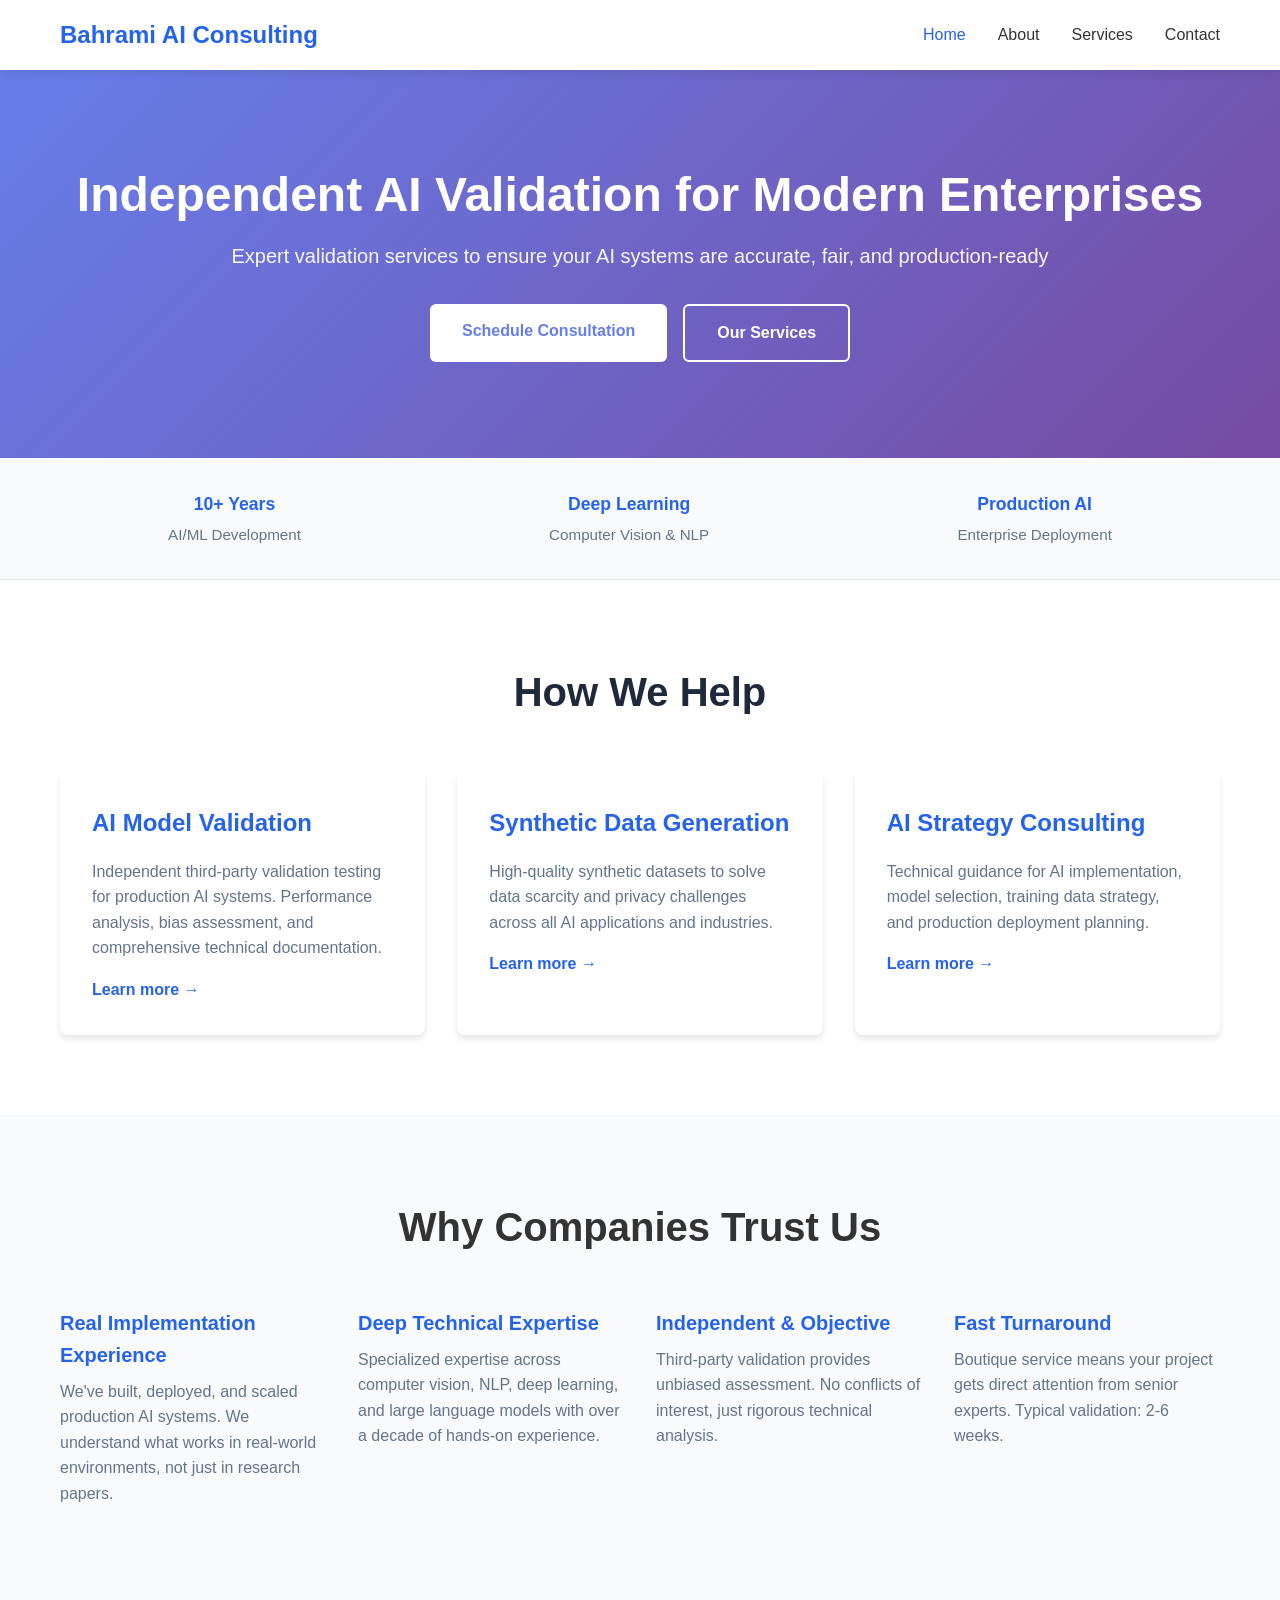
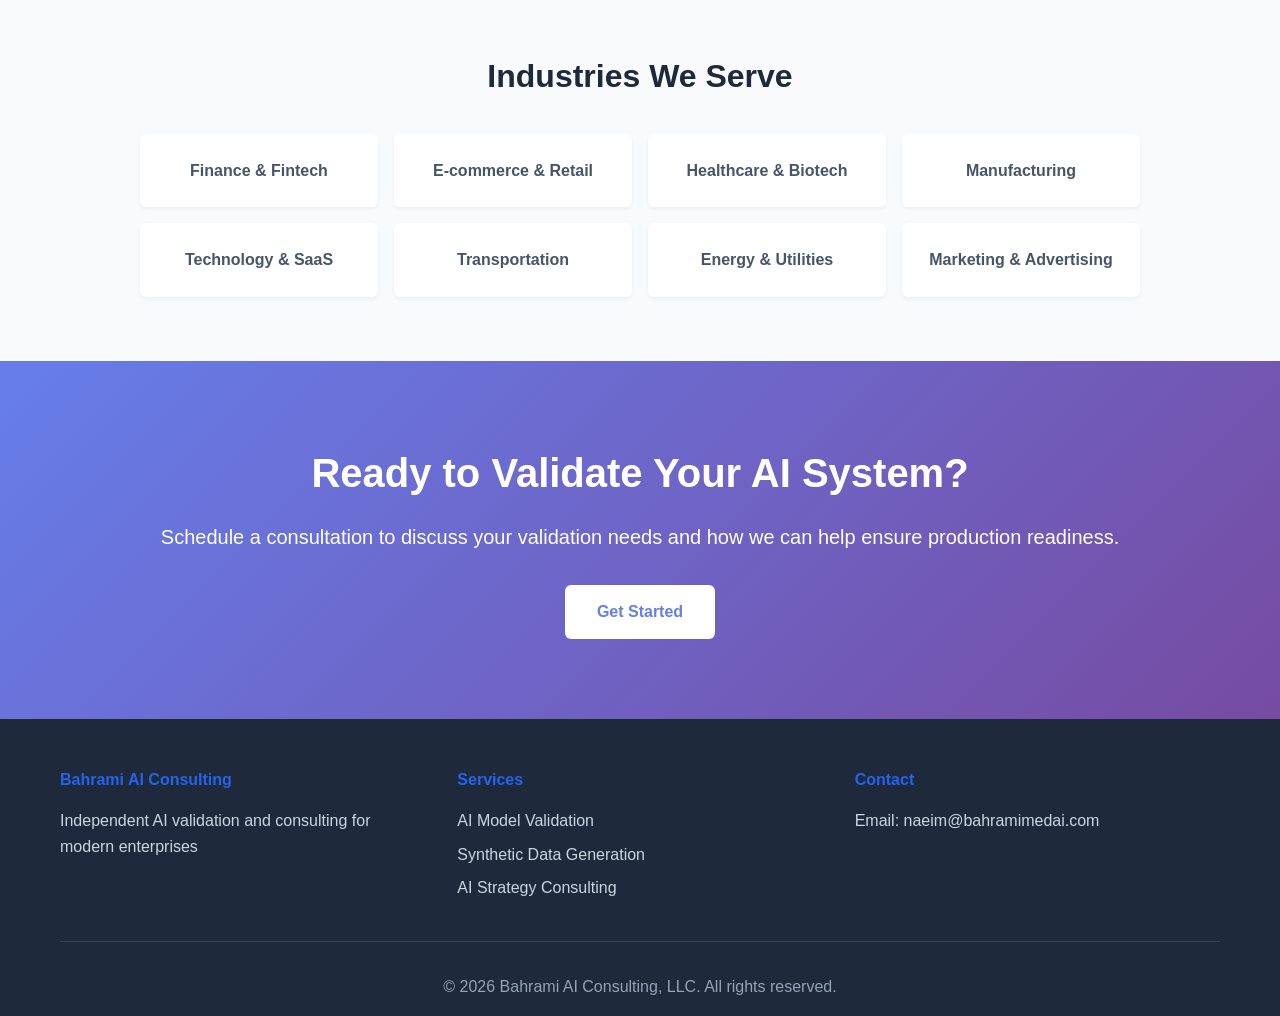
==== commit 3a5f6065: "Update to general AI focus, remove personal info" ====
--- a/index.html
+++ b/index.html
@@ -3,15 +3,15 @@
 <head>
     <meta charset="UTF-8">
     <meta name="viewport" content="width=device-width, initial-scale=1.0">
-    <title>AI Consulting - Medical AI Validation & Consulting</title>
-    <meta name="description" content="Independent AI validation and consulting services for medical device companies. Led by Dr. Naeim, PhD in Biomedical Engineering.">
+    <title>Bahrami AI Consulting - Independent AI Validation & Consulting</title>
+    <meta name="description" content="Independent AI validation and consulting services for companies building production AI systems. Model testing, bias assessment, and synthetic data generation.">
     <link rel="stylesheet" href="css/style.css">
 </head>
 <body>
     <!-- Navigation -->
     <nav class="navbar">
         <div class="container">
-            <div class="nav-brand">AI Consulting</div>
+            <div class="nav-brand">Bahrami AI Consulting</div>
             <ul class="nav-menu">
                 <li><a href="index.html" class="active">Home</a></li>
                 <li><a href="about.html">About</a></li>
@@ -24,8 +24,8 @@
     <!-- Hero Section -->
     <section class="hero">
         <div class="container">
-            <h1>Independent AI Validation</h1>
-            <p class="hero-subtitle">Expert validation services to de-risk your FDA submission and accelerate time to market</p>
+            <h1>Independent AI Validation for Modern Enterprises</h1>
+            <p class="hero-subtitle">Expert validation services to ensure your AI systems are accurate, fair, and production-ready</p>
             <div class="hero-cta">
                 <a href="contact.html" class="btn btn-primary">Schedule Consultation</a>
                 <a href="services.html" class="btn btn-secondary">Our Services</a>
@@ -37,20 +37,16 @@
     <section class="credentials">
         <div class="container">
             <div class="credential-item">
-                <strong>Biomedical Engineering</strong>
-                <span>Deep domain expertise</span>
+                <strong>10+ Years</strong>
+                <span>AI/ML Development</span>
             </div>
             <div class="credential-item">
-                <strong>AI & Data Science</strong>
-                <span>State-of-the-art methods</span>
+                <strong>Deep Learning</strong>
+                <span>Computer Vision & NLP</span>
             </div>
             <div class="credential-item">
-                <strong>Academic & Industry</strong>
-                <span>Research to deployment</span>
-            </div>
-            <div class="credential-item">
-                <strong>Regulatory Affairs</strong>
-                <span>FDA pathway experience</span>
+                <strong>Production AI</strong>
+                <span>Enterprise Deployment</span>
             </div>
         </div>
     </section>
@@ -62,17 +58,17 @@
             <div class="service-grid">
                 <div class="service-card">
                     <h3>AI Model Validation</h3>
-                    <p>Independent third-party validation testing for regulatory submissions. Statistical analysis, performance testing, and comprehensive documentation.</p>
+                    <p>Independent third-party validation testing for production AI systems. Performance analysis, bias assessment, and comprehensive technical documentation.</p>
                     <a href="services.html">Learn more →</a>
                 </div>
                 <div class="service-card">
                     <h3>Synthetic Data Generation</h3>
-                    <p>High-quality synthetic medical imaging datasets to solve data scarcity and privacy challenges in AI model training.</p>
+                    <p>High-quality synthetic datasets to solve data scarcity and privacy challenges across all AI applications and industries.</p>
                     <a href="services.html">Learn more →</a>
                 </div>
                 <div class="service-card">
-                    <h3>Regulatory Support</h3>
-                    <p>FDA submission documentation, validation protocols, and regulatory strategy for medical AI/ML devices.</p>
+                    <h3>AI Strategy Consulting</h3>
+                    <p>Technical guidance for AI implementation, model selection, training data strategy, and production deployment planning.</p>
                     <a href="services.html">Learn more →</a>
                 </div>
             </div>
@@ -82,24 +78,41 @@
     <!-- Why Choose Us -->
     <section class="why-us">
         <div class="container">
-            <h2>Why Medical AI Companies Trust Us</h2>
+            <h2>Why Companies Trust Us</h2>
             <div class="why-grid">
                 <div class="why-item">
-                    <h4>Built These Systems</h4>
-                    <p>Deep hands-on experience developing medical AI systems from concept to regulatory clearance. We know what regulators look for.</p>
+                    <h4>Real Implementation Experience</h4>
+                    <p>We've built, deployed, and scaled production AI systems. We understand what works in real-world environments, not just in research papers.</p>
                 </div>
                 <div class="why-item">
                     <h4>Deep Technical Expertise</h4>
-                    <p>PhD in biomedical imaging, 10+ years in medical AI, expertise across computer vision, NLP, and deep learning.</p>
+                    <p>Specialized expertise across computer vision, NLP, deep learning, and large language models with over a decade of hands-on experience.</p>
                 </div>
                 <div class="why-item">
                     <h4>Independent & Objective</h4>
-                    <p>Third-party validation that regulators and hospitals trust. No conflicts of interest.</p>
+                    <p>Third-party validation provides unbiased assessment. No conflicts of interest, just rigorous technical analysis.</p>
                 </div>
                 <div class="why-item">
                     <h4>Fast Turnaround</h4>
-                    <p>Boutique service means your project gets direct attention. Typical validation: 2-6 weeks.</p>
+                    <p>Boutique service means your project gets direct attention from senior experts. Typical validation: 2-6 weeks.</p>
                 </div>
+            </div>
+        </div>
+    </section>
+
+    <!-- Industries Served -->
+    <section class="industries-section">
+        <div class="container">
+            <h2>Industries We Serve</h2>
+            <div class="industries-grid">
+                <div class="industry-item">Finance & Fintech</div>
+                <div class="industry-item">E-commerce & Retail</div>
+                <div class="industry-item">Healthcare & Biotech</div>
+                <div class="industry-item">Manufacturing</div>
+                <div class="industry-item">Technology & SaaS</div>
+                <div class="industry-item">Transportation</div>
+                <div class="industry-item">Energy & Utilities</div>
+                <div class="industry-item">Marketing & Advertising</div>
             </div>
         </div>
     </section>
@@ -107,8 +120,8 @@
     <!-- CTA Section -->
     <section class="cta-section">
         <div class="container">
-            <h2>Ready to De-Risk Your FDA Submission?</h2>
-            <p>Schedule a 30-minute consultation to discuss your validation needs.</p>
+            <h2>Ready to Validate Your AI System?</h2>
+            <p>Schedule a consultation to discuss your validation needs and how we can help ensure production readiness.</p>
             <a href="contact.html" class="btn btn-primary">Get Started</a>
         </div>
     </section>
@@ -118,22 +131,22 @@
         <div class="container">
             <div class="footer-content">
                 <div class="footer-col">
-                    <h4>AI Consulting</h4>
-                    <p>Independent AI validation and consulting for medical device companies</p>
+                    <h4>Bahrami AI Consulting</h4>
+                    <p>Independent AI validation and consulting for modern enterprises</p>
+                </div>
+                <div class="footer-col">
+                    <h4>Services</h4>
+                    <p><a href="services.html">AI Model Validation</a></p>
+                    <p><a href="services.html">Synthetic Data Generation</a></p>
+                    <p><a href="services.html">AI Strategy Consulting</a></p>
                 </div>
                 <div class="footer-col">
                     <h4>Contact</h4>
                     <p>Email: naeim@bahramimedai.com</p>
-                    <p>Phone: </p>
-                </div>
-                <div class="footer-col">
-                    <h4>Connect</h4>
-                    <p><a href="https://www.linkedin.com/in/naeim-bahrami" target="_blank">LinkedIn</a></p>
-                    <p><a href="https://github.com/naeimbah" target="_blank">GitHub</a></p>
                 </div>
             </div>
             <div class="footer-bottom">
-                <p>&copy; 2026 AI Consulting, LLC. All rights reserved.</p>
+                <p>&copy; 2026 Bahrami AI Consulting, LLC. All rights reserved.</p>
             </div>
         </div>
     </footer>
--- a/css/style.css
+++ b/css/style.css
@@ -1231,4 +1231,73 @@
     .process-steps {
         grid-template-columns: 1fr;
     }
+}
+
+/* Industries Section */
+.industries-section {
+    padding: 4rem 0;
+    background: #f8fafc;
+}
+
+.industries-section h2 {
+    text-align: center;
+    font-size: 2rem;
+    margin-bottom: 2rem;
+    color: #1e293b;
+}
+
+.industries-grid {
+    display: grid;
+    grid-template-columns: repeat(auto-fit, minmax(200px, 1fr));
+    gap: 1rem;
+    max-width: 1000px;
+    margin: 0 auto;
+}
+
+.industry-item {
+    background: white;
+    padding: 1.5rem;
+    text-align: center;
+    border-radius: 6px;
+    font-weight: 600;
+    color: #475569;
+    box-shadow: 0 2px 4px rgba(0,0,0,0.05);
+    transition: all 0.3s;
+}
+
+.industry-item:hover {
+    box-shadow: 0 4px 12px rgba(0,0,0,0.1);
+    transform: translateY(-2px);
+    color: #2563eb;
+}
+
+/* Expertise Grid */
+.expertise-grid {
+    display: grid;
+    grid-template-columns: repeat(auto-fit, minmax(250px, 1fr));
+    gap: 2rem;
+    margin-top: 2rem;
+}
+
+.expertise-item h4 {
+    color: #2563eb;
+    margin-bottom: 0.75rem;
+    font-size: 1.15rem;
+}
+
+.expertise-item p {
+    color: #64748b;
+    line-height: 1.6;
+    font-size: 0.95rem;
+}
+
+/* Responsive */
+@media (max-width: 768px) {
+    .industries-grid {
+        grid-template-columns: repeat(2, 1fr);
+    }
+    
+    .expertise-grid {
+        grid-template-columns: 1fr;
+    }
 }
